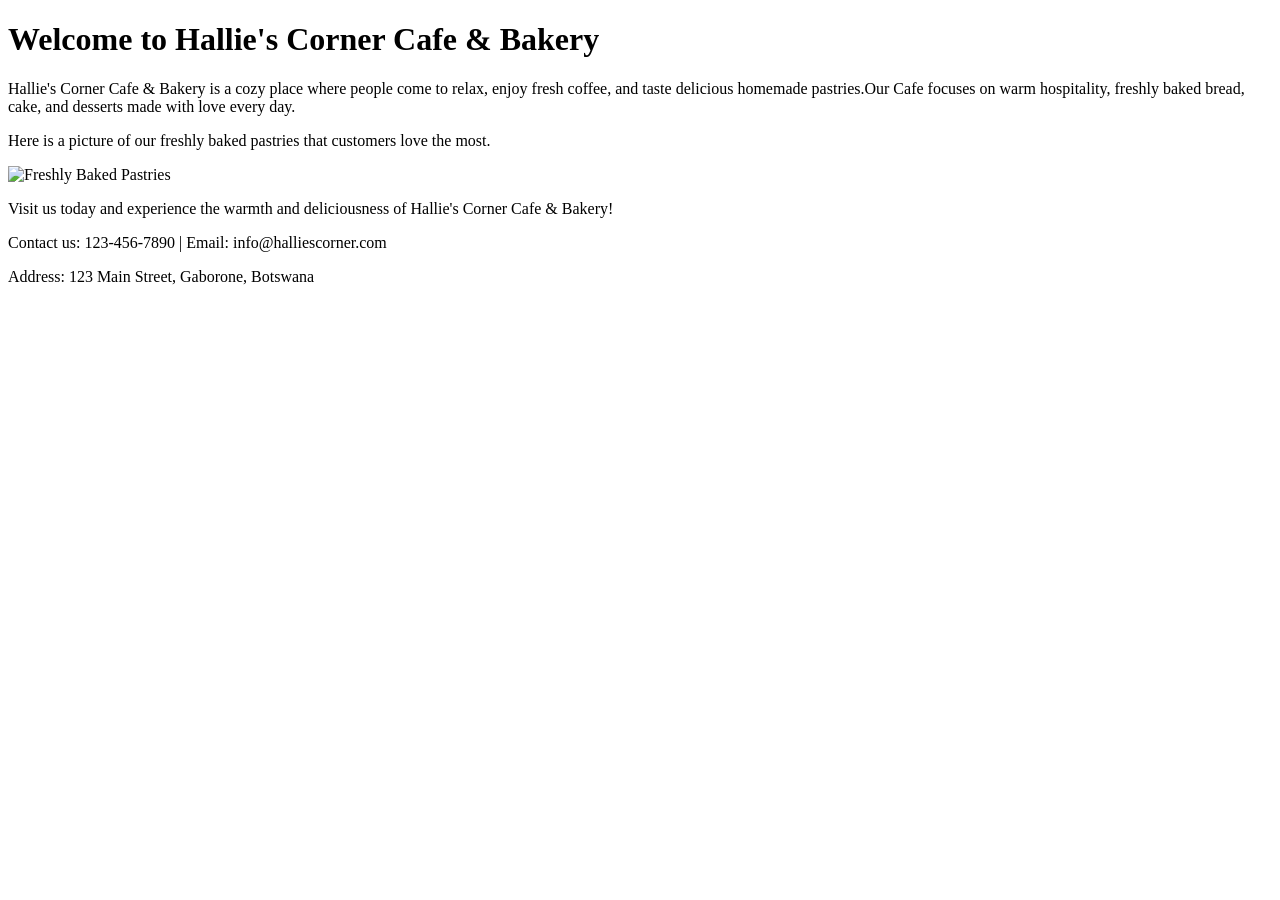
==== index.html @ 684daeaf "Add files via upload" ====
<!DOCTYPE html>
<html lang="en">
<head>
    <meta charset="UTF-8">
    <meta name="viewport" content="width=device-width, initial-scale=1.0">
    <title>Hallie's Corner Cafe & Bakery</title>
</head>
<body>
    <header>
        <h1>Welcome to Hallie's Corner Cafe & Bakery</h1>   
    </header>
    <main>
        <p>Hallie's Corner Cafe & Bakery is a cozy place where people come to relax, enjoy fresh coffee, and taste delicious homemade pastries.Our Cafe focuses on warm hospitality, freshly baked bread, cake, and desserts made with love every day.</p>  
        <p>Here is a picture of our freshly baked pastries that customers love the most.</p>    
        <img src="pastries.jpg" alt="Freshly Baked Pastries" width="500">
        <p>Visit us today and experience the warmth and deliciousness of Hallie's Corner Cafe & Bakery!</p> 
    </main>
    <footer>
        <p>Contact us: 123-456-7890 | Email: info@halliescorner.com</p>
        <p>Address: 123 Main Street, Gaborone, Botswana</p>
    </footer>
</body>
</html>
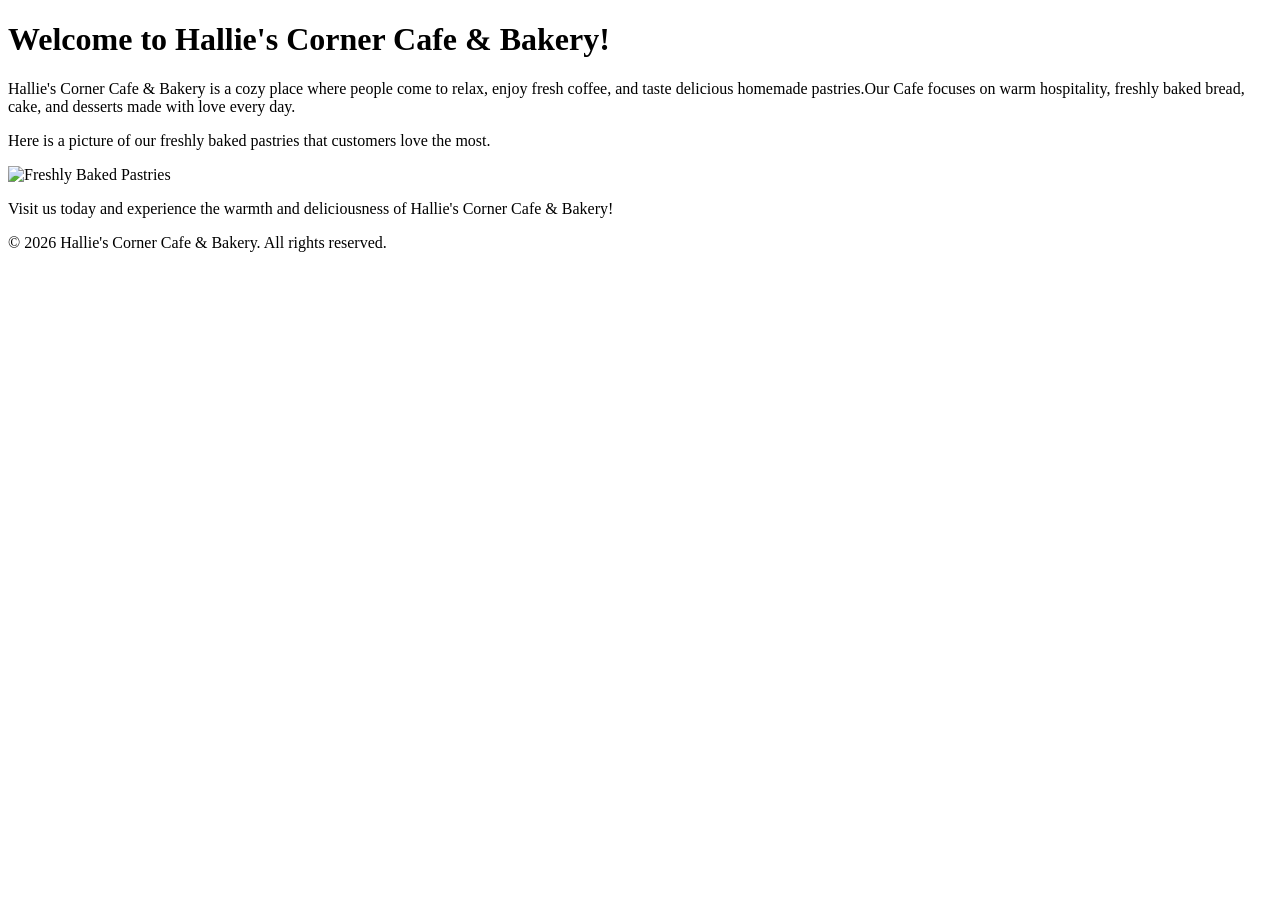
==== commit 64ae3026: "Add files via upload" ====
--- a/index.html
+++ b/index.html
@@ -3,21 +3,19 @@
 <head>
     <meta charset="UTF-8">
     <meta name="viewport" content="width=device-width, initial-scale=1.0">
-    <title>Hallie's Corner Cafe & Bakery</title>
+     <title>Hallie's Corner Cafe & Bakery</title>
 </head>
 <body>
-    <header>
-        <h1>Welcome to Hallie's Corner Cafe & Bakery</h1>   
-    </header>
-    <main>
-        <p>Hallie's Corner Cafe & Bakery is a cozy place where people come to relax, enjoy fresh coffee, and taste delicious homemade pastries.Our Cafe focuses on warm hospitality, freshly baked bread, cake, and desserts made with love every day.</p>  
-        <p>Here is a picture of our freshly baked pastries that customers love the most.</p>    
-        <img src="pastries.jpg" alt="Freshly Baked Pastries" width="500">
-        <p>Visit us today and experience the warmth and deliciousness of Hallie's Corner Cafe & Bakery!</p> 
-    </main>
-    <footer>
-        <p>Contact us: 123-456-7890 | Email: info@halliescorner.com</p>
-        <p>Address: 123 Main Street, Gaborone, Botswana</p>
-    </footer>
+    <h1>Welcome to Hallie's Corner Cafe & Bakery!</h1>
+</header>
+<main>
+    <p>Hallie's Corner Cafe & Bakery is a cozy place where people come to relax, enjoy fresh coffee, and taste delicious homemade pastries.Our Cafe focuses on warm hospitality, freshly baked bread, cake, and desserts made with love every day.</p>
+    <p>Here is a picture of our freshly baked pastries that customers love the most.</p>
+    <img src="pastries.jpg" alt="Freshly Baked Pastries" width="500">
+    <p>Visit us today and experience the warmth and deliciousness of Hallie's Corner Cafe & Bakery!</p>
+</main>
+<footer>
+    <p>&copy; 2026 Hallie's Corner Cafe & Bakery. All rights reserved.</p>
+</footer>
 </body>
 </html>
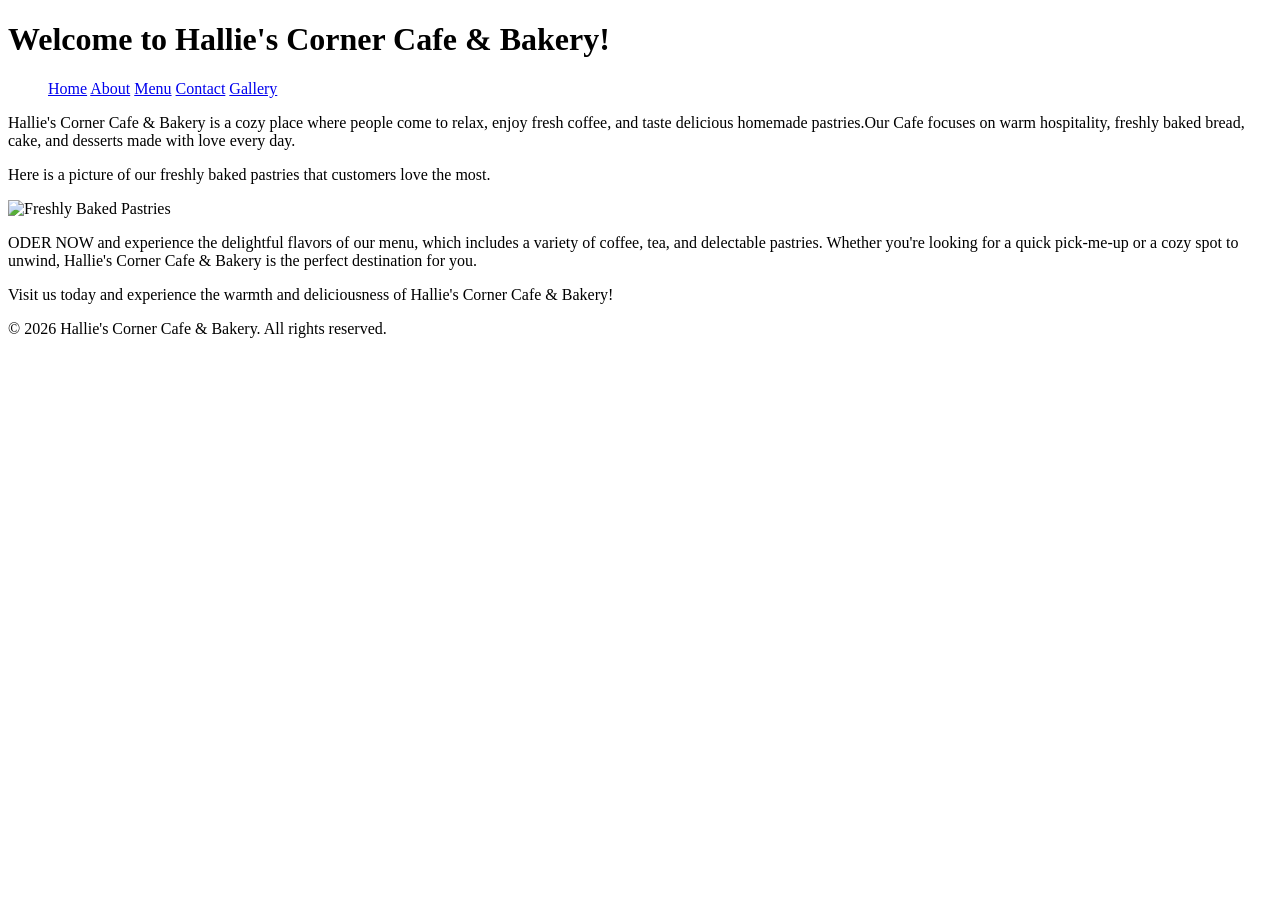
==== commit b34b50d3: "Add files via upload" ====
--- a/index.html
+++ b/index.html
@@ -4,15 +4,33 @@
     <meta charset="UTF-8">
     <meta name="viewport" content="width=device-width, initial-scale=1.0">
      <title>Hallie's Corner Cafe & Bakery</title>
+      <link rel="stylesheet" href="css/style.css">
 </head>
 <body>
-    <h1>Welcome to Hallie's Corner Cafe & Bakery!</h1>
-</header>
-<main>
+    <header>
+        <h1>Welcome to Hallie's Corner Cafe & Bakery!</h1>
+        <nav>
+            <ul>
+                <a href="index.html">Home</a>
+                <a href="about.html">About</a>
+                <a href="menu.html">Menu</a>
+                <a href="contact.html">Contact</a>
+                <a href="gallery.html">Gallery</a>
+            </ul>
+        </nav>
+    </header>
+    <main>
+        <section>
     <p>Hallie's Corner Cafe & Bakery is a cozy place where people come to relax, enjoy fresh coffee, and taste delicious homemade pastries.Our Cafe focuses on warm hospitality, freshly baked bread, cake, and desserts made with love every day.</p>
     <p>Here is a picture of our freshly baked pastries that customers love the most.</p>
-    <img src="pastries.jpg" alt="Freshly Baked Pastries" width="500">
+    <img src="brookiess .jpg" alt="Freshly Baked Pastries" width="500">
+        </section>
+        <section>
+            <p>
+                ODER NOW and experience the delightful flavors of our menu, which includes a variety of coffee, tea, and delectable pastries. Whether you're looking for a quick pick-me-up or a cozy spot to unwind, Hallie's Corner Cafe & Bakery is the perfect destination for you.
+            </p>
     <p>Visit us today and experience the warmth and deliciousness of Hallie's Corner Cafe & Bakery!</p>
+        </section>  
 </main>
 <footer>
     <p>&copy; 2026 Hallie's Corner Cafe & Bakery. All rights reserved.</p>
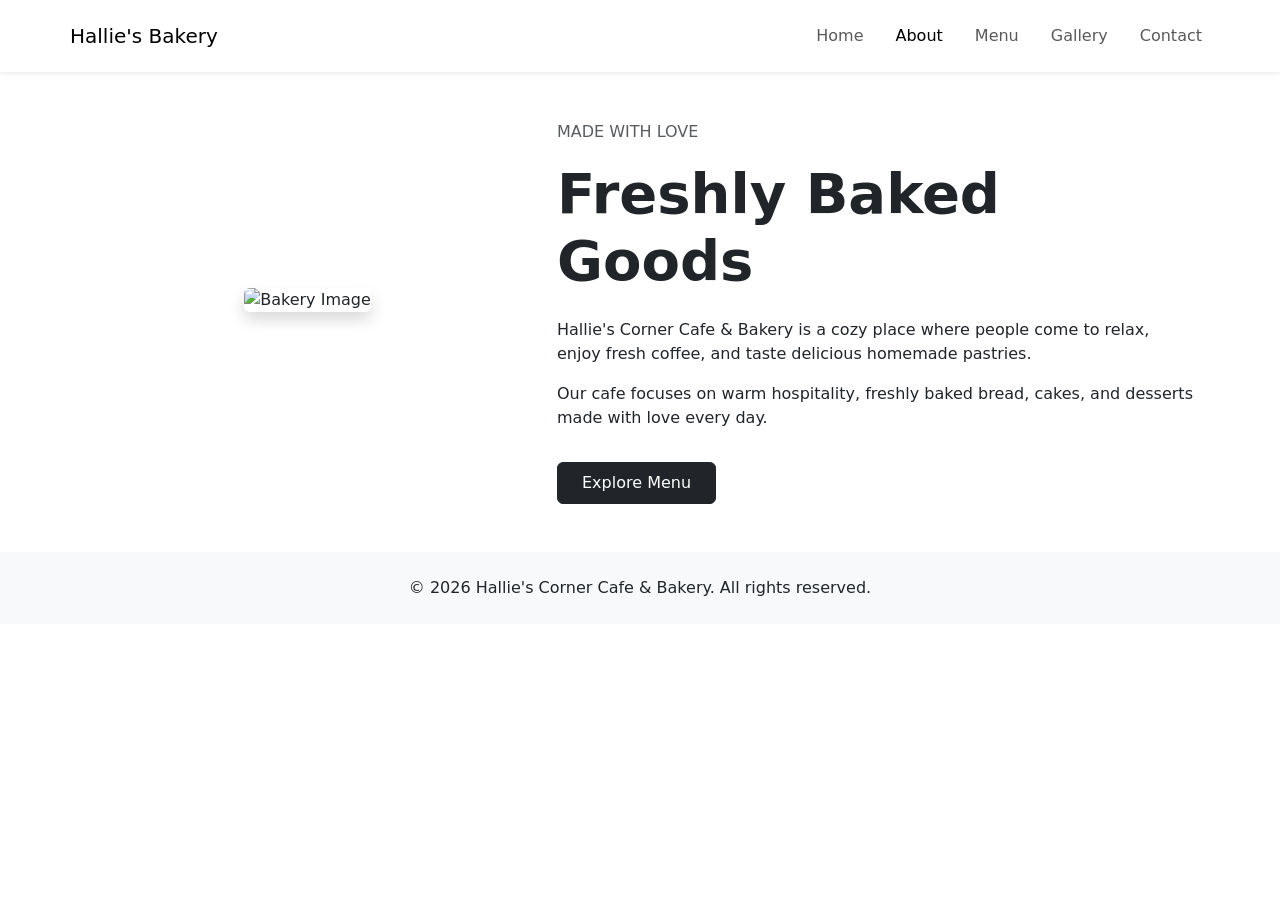
==== commit 4375c6d6: "Add files via upload" ====
--- a/index.html
+++ b/index.html
@@ -3,37 +3,115 @@
 <head>
     <meta charset="UTF-8">
     <meta name="viewport" content="width=device-width, initial-scale=1.0">
-     <title>Hallie's Corner Cafe & Bakery</title>
-      <link rel="stylesheet" href="css/style.css">
+
+    <title>Hallie's Bakery</title>
+    <link href="https://cdn.jsdelivr.net/npm/bootstrap@5.3.2/dist/css/bootstrap.min.css" rel="stylesheet">
+    <link rel="stylesheet" href="style.css">
 </head>
 <body>
-    <header>
-        <h1>Welcome to Hallie's Corner Cafe & Bakery!</h1>
-        <nav>
-            <ul>
-                <a href="index.html">Home</a>
-                <a href="about.html">About</a>
-                <a href="menu.html">Menu</a>
-                <a href="contact.html">Contact</a>
-                <a href="gallery.html">Gallery</a>
+
+<!-- HEADER -->
+<header class="shadow-sm bg-white">
+
+    <nav class="navbar navbar-expand-lg container py-3">
+
+        <!-- LOGO -->
+        <a class="navbar-brand logo" href="#">
+            Hallie's Bakery
+        </a>
+
+        <!-- MOBILE MENU -->
+        <button class="navbar-toggler"
+                type="button"
+                data-bs-toggle="collapse"
+                data-bs-target="#navbarNav">
+
+            <span class="navbar-toggler-icon"></span>
+
+        </button>
+
+        <!-- NAVIGATION -->
+        <div class="collapse navbar-collapse justify-content-end" id="navbarNav">
+
+            <ul class="navbar-nav gap-3">
+
+                <li class="nav-item">
+                    <a class="nav-link" href="index.html">Home</a>
+                </li>
+
+                <li class="nav-item">
+                    <a class="nav-link active" href="about.html">About</a>
+                </li>
+
+                <li class="nav-item">
+                    <a class="nav-link" href="menu.html">Menu</a>
+                </li>
+
+                <li class="nav-item">
+                    <a class="nav-link" href="gallery.html">Gallery</a>
+                </li>
+
+                <li class="nav-item">
+                    <a class="nav-link" href="contact.html">Contact</a>
+                </li>
+
             </ul>
-        </nav>
-    </header>
-    <main>
-        <section>
-    <p>Hallie's Corner Cafe & Bakery is a cozy place where people come to relax, enjoy fresh coffee, and taste delicious homemade pastries.Our Cafe focuses on warm hospitality, freshly baked bread, cake, and desserts made with love every day.</p>
-    <p>Here is a picture of our freshly baked pastries that customers love the most.</p>
-    <img src="brookiess .jpg" alt="Freshly Baked Pastries" width="500">
-        </section>
-        <section>
+
+        </div>
+
+    </nav>
+
+</header>
+
+<!-- MAIN CONTENT -->
+<main class="container py-5">
+
+    <div class="row align-items-center">
+
+        <!-- IMAGE -->
+        <div class="col-md-5 text-center mb-4">
+
+            <img src="Cake 💙.jpg" 
+                 alt="Bakery Image"
+                 class="img-fluid rounded shadow">
+
+        </div>
+
+        <!-- TEXT -->
+        <div class="col-md-7 text-center text-md-start">
+
+            <p class="text-uppercase text-muted">
+                Made with Love
+            </p>
+
+            <h1 class="display-4 fw-bold">
+                Freshly Baked Goods
+            </h1>
+
+            <p class="mt-4">
+                Hallie's Corner Cafe & Bakery is a cozy place where people come to relax,
+                enjoy fresh coffee, and taste delicious homemade pastries.
+            </p>
+
             <p>
-                ODER NOW and experience the delightful flavors of our menu, which includes a variety of coffee, tea, and delectable pastries. Whether you're looking for a quick pick-me-up or a cozy spot to unwind, Hallie's Corner Cafe & Bakery is the perfect destination for you.
+                Our cafe focuses on warm hospitality, freshly baked bread,
+                cakes, and desserts made with love every day.
             </p>
-    <p>Visit us today and experience the warmth and deliciousness of Hallie's Corner Cafe & Bakery!</p>
-        </section>  
+
+            <a href="menu.html" class="btn btn-dark px-4 py-2 mt-3">
+                Explore Menu
+            </a>
+
+        </div>
+
+    </div>
+
 </main>
-<footer>
-    <p>&copy; 2026 Hallie's Corner Cafe & Bakery. All rights reserved.</p>
+
+<!-- FOOTER -->
+<footer class="text-center py-4 bg-light">
+    © 2026 Hallie's Corner Cafe & Bakery. All rights reserved.
 </footer>
+<script src="https://cdn.jsdelivr.net/npm/bootstrap@5.3.2/dist/js/bootstrap.bundle.min.js"></script>
 </body>
 </html>
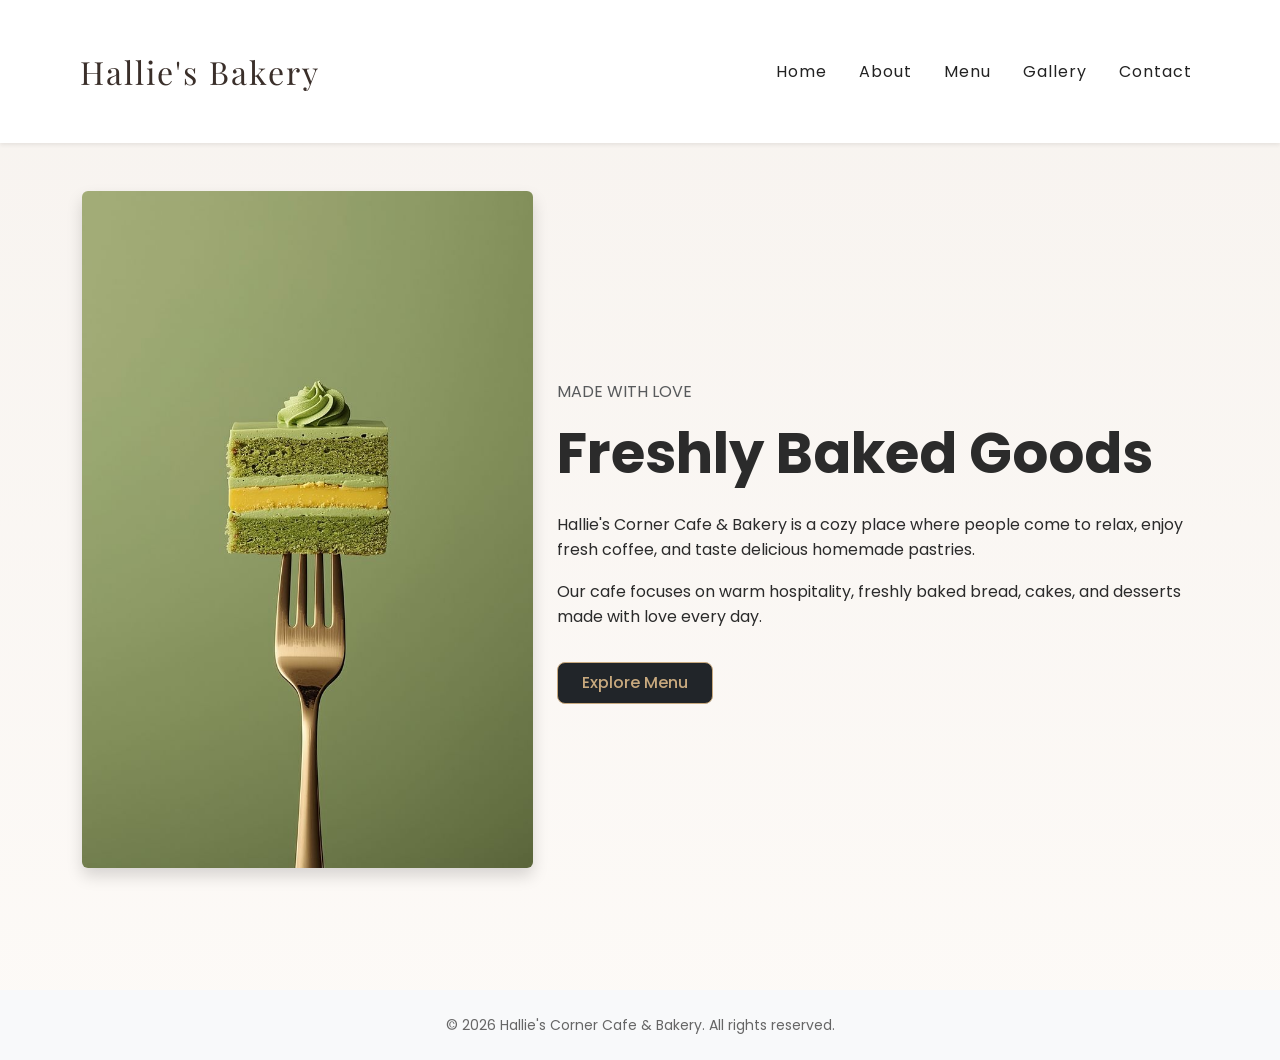
==== commit 2b7bdf35: "Add files via upload" ====
--- a/index.html
+++ b/index.html
@@ -7,6 +7,7 @@
     <title>Hallie's Bakery</title>
     <link href="https://cdn.jsdelivr.net/npm/bootstrap@5.3.2/dist/css/bootstrap.min.css" rel="stylesheet">
     <link rel="stylesheet" href="style.css">
+    <script src="script.js"></script>
 </head>
 <body>
 
--- a/style.css
+++ b/style.css
@@ -0,0 +1,305 @@
+  /* FONTS */
+@import url('https://fonts.googleapis.com/css2?family=Playfair+Display:wght@500;700&family=Poppins:wght@300;400;500&display=swap');
+
+
+* {
+    margin: 0;
+    padding: 0;
+    box-sizing: border-box;
+}
+
+body {
+    font-family: 'Poppins', sans-serif;
+    background: linear-gradient(180deg, #f7f3ef 0%, #fdfaf7 100%);
+    color: #2b2b2b;
+    line-height: 1.6;
+}
+
+header {
+    display: flex;
+    justify-content: space-between;
+    align-items: center;
+    padding: 25px 80px;
+    background: rgba(255,255,255,0.7);
+    backdrop-filter: blur(10px);
+    box-shadow: 0 8px 20px rgba(0,0,0,0.05);
+    position: sticky;
+    top: 0;
+    z-index: 1000;
+}
+.logo {
+    font-family: 'Playfair Display', serif;
+    font-size: 30px;
+}
+
+.nav-link {
+    color: #222 !important;
+}
+
+.nav-link:hover {
+    color: #c8a97e !important;
+}
+/* LOGO */
+.logo {
+    font-family: 'Playfair Display', serif;
+    font-size: 32px;
+    letter-spacing: 2px;
+    color: #3a2f2a;
+}
+
+/* NAV */
+nav ul {
+    display: flex;
+    list-style: none;
+    gap: 30px;
+}
+
+nav a {
+    text-decoration: none;
+    color: #3a2f2a;
+    font-size: 14px;
+    letter-spacing: 1px;
+    position: relative;
+    transition: 0.3s;
+}
+
+nav a:hover {
+    color: #c8a97e;
+}
+
+nav a::after {
+    content: "";
+    position: absolute;
+    left: 0;
+    bottom: -5px;
+    width: 0%;
+    height: 2px;
+    background: #c8a97e;
+    transition: 0.3s;
+}
+
+nav a:hover::after {
+    width: 100%;
+}
+
+/* =========================
+   HERO SECTION
+========================= */
+.hero {
+    height: 90vh;
+    display: flex;
+    align-items: center;
+    justify-content: center;
+}
+
+.hero-container {
+    display: flex;
+    align-items: center;
+    width: 90%;
+    justify-content: space-between;
+    gap: 40px;
+}
+
+.hero-image {
+    width: 10%;
+    float: left;
+    height: 200px;
+    display: block;
+    margin: 20px 0;
+
+}
+
+.hero-image img {
+    width: 100%;
+    height: auto;
+    border-radius: 18px;
+    box-shadow: 0 15px 30px rgba(0,0,0,0.12);
+}
+
+.hero-text {
+    width: 42%;
+    text-align: center;
+    margin: 20px auto;
+}
+
+.hero-text p {
+    letter-spacing: 2px;
+    font-size: 13px;
+    margin: 10px 0;
+    color: #5a5a5a;
+}
+
+.hero-text h1 {
+    font-family: 'Playfair Display', serif;
+    font-size: 58px;
+    margin: 20px 0;
+    color: #2b2b2b;
+}
+
+/* =========================
+   BUTTON (UPGRADED)
+========================= */
+.btn {
+    display: inline-block;
+    margin-top: 20px;
+    padding: 12px 32px;
+    border: 1px solid #c8a97e;
+    text-decoration: none;
+    color: #c8a97e;
+    border-radius: 8px;
+    transition: 0.3s;
+    font-weight: 500;
+}
+
+.btn:hover {
+    background: #c8a97e;
+    color: white;
+    transform: translateY(-2px);
+}
+
+/* =========================
+   SECTION BASE
+========================= */
+.section {
+    padding: 80px 20px;
+    text-align: center;
+}
+
+.section h2 {
+    font-family: 'Playfair Display', serif;
+    font-size: 40px;
+    margin-bottom: 20px;
+    color: #2b2b2b;
+}
+
+.section p {
+    max-width: 800px;
+    margin: 10px auto;
+    font-size: 15px;
+    color: #555;
+}
+
+/* =========================
+   MENU CARDS (UPGRADED)
+========================= */
+.menu {
+    display: flex;
+    justify-content: center;
+    gap: 30px;
+    flex-wrap: wrap;
+}
+
+.menu-item {
+    width: 260px;
+    background: white;
+    padding: 20px;
+    border-radius: 14px;
+    transition: 0.4s;
+    box-shadow: 0 10px 25px rgba(0,0,0,0.06);
+}
+
+.menu-item:hover {
+    transform: translateY(-12px);
+    box-shadow: 0 15px 35px rgba(0,0,0,0.12);
+}
+
+.menu-item img {
+    width: 100%;
+    border-radius: 12px;
+    margin-bottom: 10px;
+}
+
+.price {
+    color: #c8a97e;
+    font-weight: bold;
+}
+
+/* =========================
+   GALLERY CARDS
+========================= */
+.gallery {
+    display: flex;
+    justify-content: center;
+    gap: 30px;
+    flex-wrap: wrap;
+    padding: 60px 20px;
+}
+
+.card {
+    width: 260px;
+    background: white;
+    border-radius: 14px;
+    overflow: hidden;
+    box-shadow: 0 10px 25px rgba(0,0,0,0.06);
+    transition: 0.3s;
+    text-align: center;
+}
+
+.card:hover {
+    transform: translateY(-10px);
+}
+
+.card img {
+    width: 100%;
+    height: 180px;
+    object-fit: cover;
+}
+
+.rating {
+    color: gold;
+    margin: 5px 0;
+}
+
+/* =========================
+   FOOTER
+========================= */
+footer {
+    text-align: center;
+    padding: 30px;
+    font-size: 14px;
+    margin-top: 50px;
+    color: #666;
+    background: #faf7f3;
+}
+
+/* =========================
+   RESPONSIVE
+========================= */
+@media(max-width:900px){
+
+    header {
+        padding: 20px;
+        flex-direction: column;
+        gap: 15px;
+    }
+
+    .hero-container {
+        flex-direction: column;
+        text-align: center;
+    }
+
+    .hero-text, .hero-image {
+        width: 100%;
+    }
+
+    .menu, .gallery {
+        flex-direction: column;
+        align-items: center;
+    }
+}
+
+/* =========================
+   ANIMATION
+========================= */
+.fade-in {
+    opacity: 0;
+    transform: translateY(30px);
+    animation: fadeUp 1s ease forwards;
+}
+
+@keyframes fadeUp {
+    to {
+        opacity: 1;
+        transform: translateY(0);
+    }
+}
